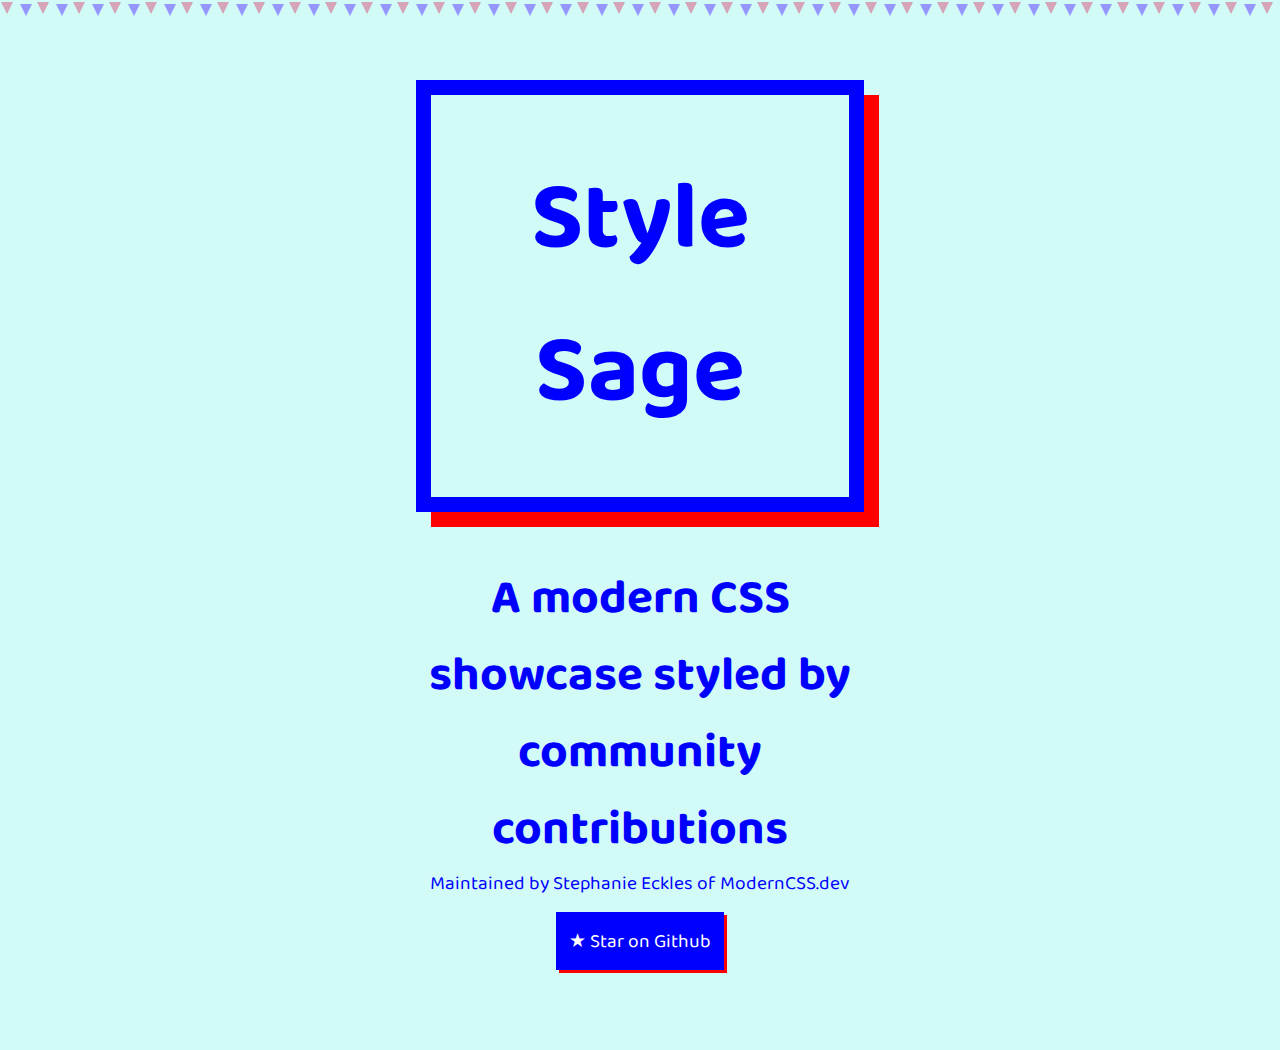
==== bonus/index.html @ 4e725f79 "working on bonus" ====
<!DOCTYPE html>
<html lang="en">
<head>
    <meta charset="UTF-8">
    <meta http-equiv="X-UA-Compatible" content="IE=edge">
    <meta name="viewport" content="width=device-width, initial-scale=1.0">
    <title>Document</title>
    <link rel="stylesheet" href="style.css">
    <link rel="preconnect" href="https://fonts.googleapis.com">
    <link rel="preconnect" href="https://fonts.gstatic.com" crossorigin>
    <link href="https://fonts.googleapis.com/css2?family=Baloo+2:wght@500&display=swap" rel="stylesheet">
</head>
<body>
    <header>
        <div class="title">
            <h1>Style Sage</h1>
            <h2>A modern CSS showcase styled by community contributions</h2>
            <p>Maintained by Stephanie Eckles of ModernCSS.dev</p>    
        </div>
        <button><p>&#9733;  Star on Github</p></button>
        
    </header>
    
</body>
</html>
---- bonus/style.css ----
*{
    box-sizing: border-box;
    margin: 0;
    padding: 0;
    font-family: 'Baloo 2', cursive, sans-serif;
}

body {
    background-color: #d2fbf7;
    width: 100vw;
    height: 100vh;
}

header {
    padding: 5em;
    width: 100%;
    height: auto;
    background-image: url("data:image/svg+xml,%3Csvg xmlns='http://www.w3.org/2000/svg' width='36' height='72' viewBox='0 0 36 72'%3E%3Cg fill-rule='evenodd'%3E%3Cg fill='%233a00ff' fill-opacity='0.4'%3E%3Cpath d='M2 6h12L8 18 2 6zm18 36h12l-6 12-6-12z'/%3E%3C/g%3E%3C/g%3E%3C/svg%3E"), url("data:image/svg+xml,%3Csvg xmlns='http://www.w3.org/2000/svg' width='36' height='72' viewBox='0 0 36 72'%3E%3Cg fill-rule='evenodd'%3E%3Cg fill='%23d42257' fill-opacity='0.4'%3E%3Cpath d='M2 6h12L8 18 2 6zm18 36h12l-6 12-6-12z'/%3E%3C/g%3E%3C/g%3E%3C/svg%3E");
    background-position: 0 -38px, 17px -40px;
    background-repeat: repeat-x;
    text-align: center;
    color: blue;
    
    
   
}

h1 {
    width: 100%;
    margin: auto;
    padding: 0.5em;
    border: 15px solid blue;
    
    text-align: center;
    font-size: 6rem;
    box-shadow: 15px 15px red;
    

}

h2 {
    font-size: 3rem;
    margin-top: 1em;
}

p {
    font-size: 1.2rem;
}

.title {
    width: 40%;
    margin: auto;
}


button {
    padding: 1em;
    margin-top: 1em;
    background-color: blue;
    box-shadow: 3px 3px red;
    border: none;
    color: white;
}
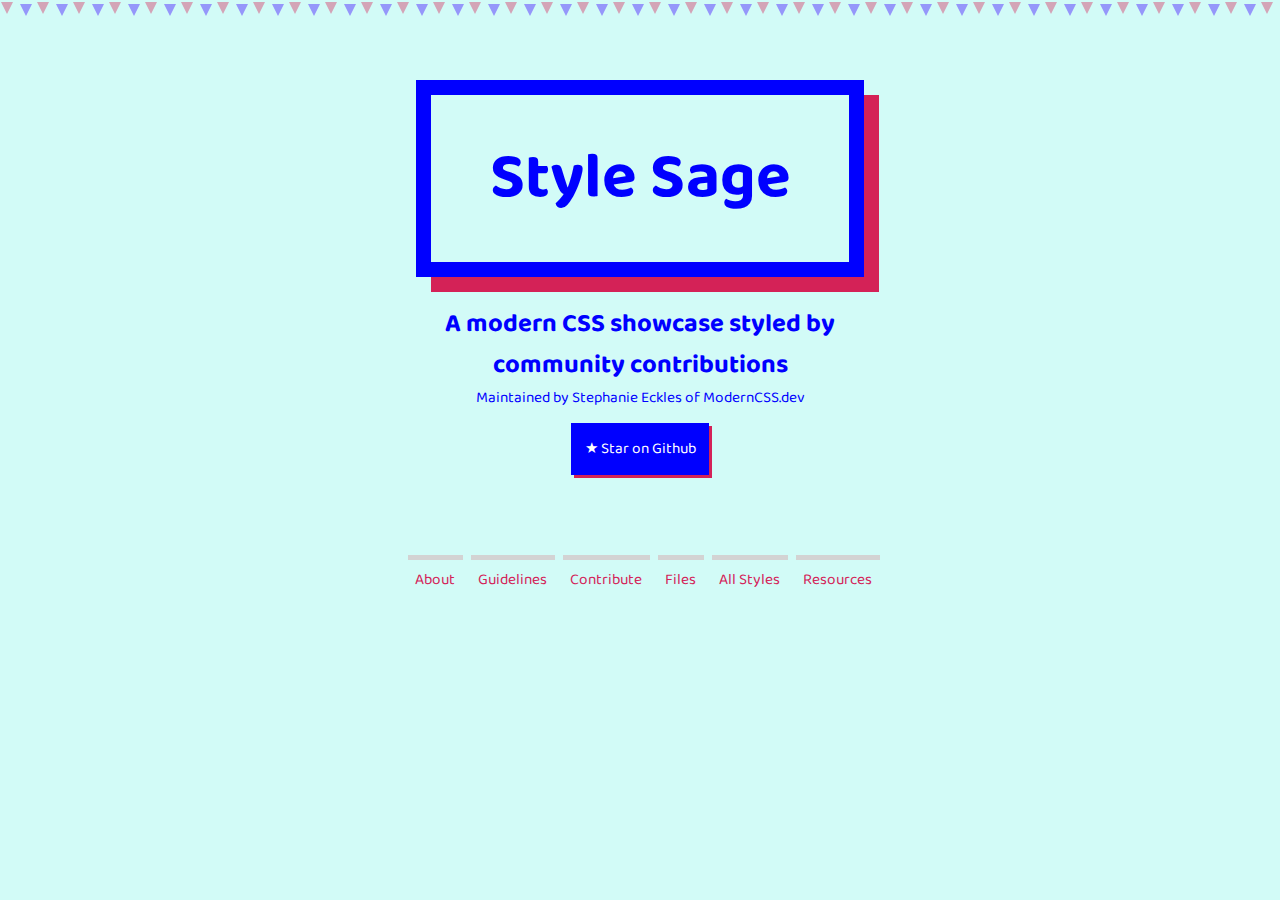
==== commit bd95073e: "added css folder and fixed all the patterns" ====
--- a/bonus/index.html
+++ b/bonus/index.html
@@ -5,12 +5,13 @@
     <meta http-equiv="X-UA-Compatible" content="IE=edge">
     <meta name="viewport" content="width=device-width, initial-scale=1.0">
     <title>Document</title>
-    <link rel="stylesheet" href="style.css">
+    <link rel="stylesheet" href="../css/bonus.css">
     <link rel="preconnect" href="https://fonts.googleapis.com">
     <link rel="preconnect" href="https://fonts.gstatic.com" crossorigin>
     <link href="https://fonts.googleapis.com/css2?family=Baloo+2:wght@500&display=swap" rel="stylesheet">
 </head>
 <body>
+    <!--header-->
     <header>
         <div class="title">
             <h1>Style Sage</h1>
@@ -20,6 +21,20 @@
         <button><p>&#9733;  Star on Github</p></button>
         
     </header>
+    <!--/header-->
+    <!--navbar-->
+    <nav>
+        <ul>
+            <li><a href="http://">About</a></li>
+            <li><a href="http://">Guidelines</a></li>
+            <li><a href="http://">Contribute</a></li>
+            <li><a href="http://">Files</a></li>
+            <li><a href="http://">All Styles</a></li>
+            <li><a href="http://">Resources</a></li>
+            
+        </ul>
+    </nav>
+    <!--/navbar-->
     
 </body>
 </html>--- a/css/bonus.css
+++ b/css/bonus.css
@@ -0,0 +1,88 @@
+*{
+    box-sizing: border-box;
+    margin: 0;
+    padding: 0;
+    font-family: 'Baloo 2', cursive, sans-serif;
+}
+
+body {
+    background-color: #d2fbf7;
+    width: 100vw;
+    height: 100vh;
+}
+
+header {
+    padding: 5em;
+    width: 100%;
+    height: auto;
+    background-image: url("data:image/svg+xml,%3Csvg xmlns='http://www.w3.org/2000/svg' width='36' height='72' viewBox='0 0 36 72'%3E%3Cg fill-rule='evenodd'%3E%3Cg fill='%233a00ff' fill-opacity='0.4'%3E%3Cpath d='M2 6h12L8 18 2 6zm18 36h12l-6 12-6-12z'/%3E%3C/g%3E%3C/g%3E%3C/svg%3E"), url("data:image/svg+xml,%3Csvg xmlns='http://www.w3.org/2000/svg' width='36' height='72' viewBox='0 0 36 72'%3E%3Cg fill-rule='evenodd'%3E%3Cg fill='%23d42257' fill-opacity='0.4'%3E%3Cpath d='M2 6h12L8 18 2 6zm18 36h12l-6 12-6-12z'/%3E%3C/g%3E%3C/g%3E%3C/svg%3E");
+    background-position: 0 -38px, 17px -40px;
+    background-repeat: repeat-x;
+    text-align: center;
+    color: blue;
+    
+    
+   
+}
+
+h1 {
+    width: 100%;
+    margin: auto;
+    padding: 0.5em;
+    border: 15px solid blue;   
+    text-align: center;
+    font-size: 5vw;
+    box-shadow: 15px 15px  #d42257;
+}
+    
+
+
+
+h2 {
+    font-size: 2vw;
+    margin-top: 1em;
+}
+
+p {
+    font-size: 1.2vw;
+}
+
+.title {
+    width: 40%;
+    margin: auto;
+}
+
+
+button {
+    padding: 1em;
+    margin-top: 1em;
+    background-color: blue;
+    box-shadow: 3px 3px  #d42257;
+    border: none;
+    color: white;
+}
+
+nav ul {
+    list-style-type: none;
+    padding: 0;
+    display: flex;
+    flex-direction: row;
+    justify-content: center;
+}
+
+nav ul li {
+    padding: 0.5em;
+    border-top: 5px solid lightgrey;
+    font-size: 1.2vw;
+    margin-left: 0.5em;
+    
+}
+
+nav ul li a {
+    text-decoration: none;
+    color: #d42257;
+}
+
+nav ul li:hover{
+    border-top: 5px solid #d42257;
+}